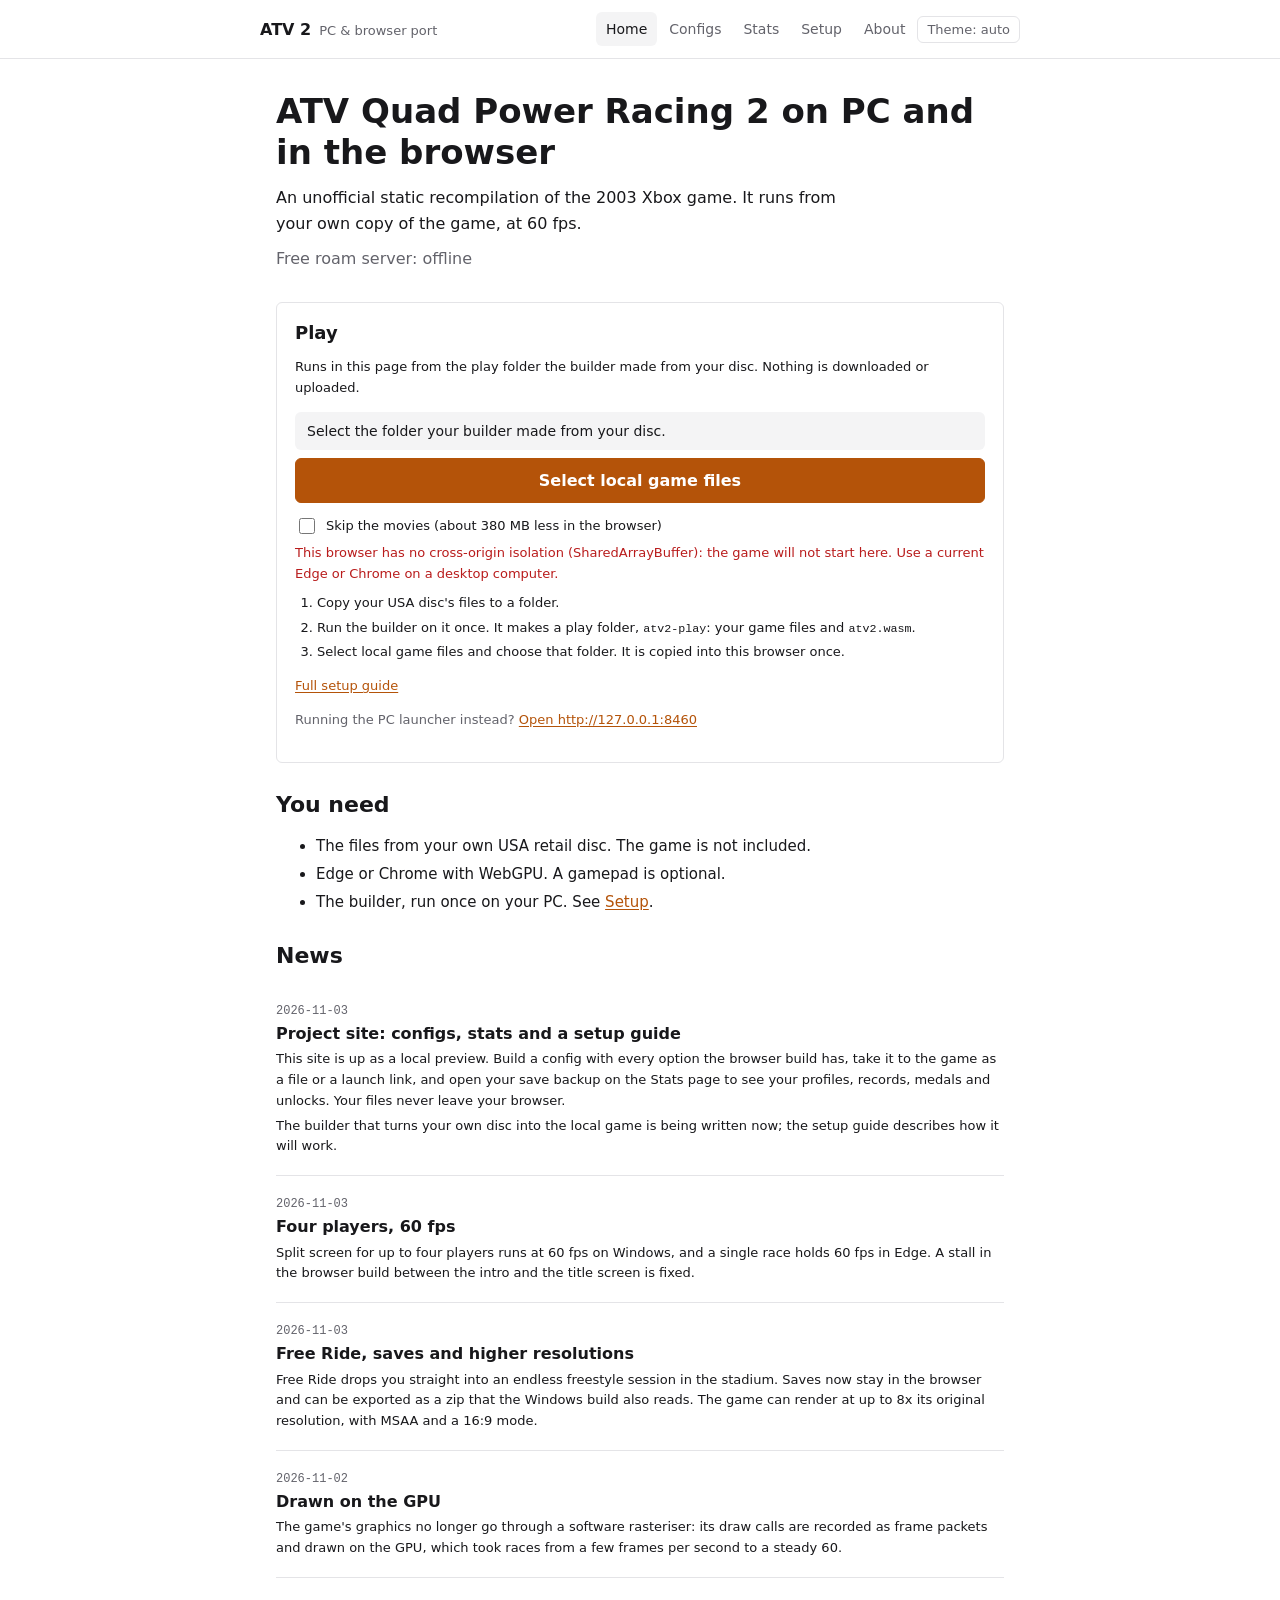
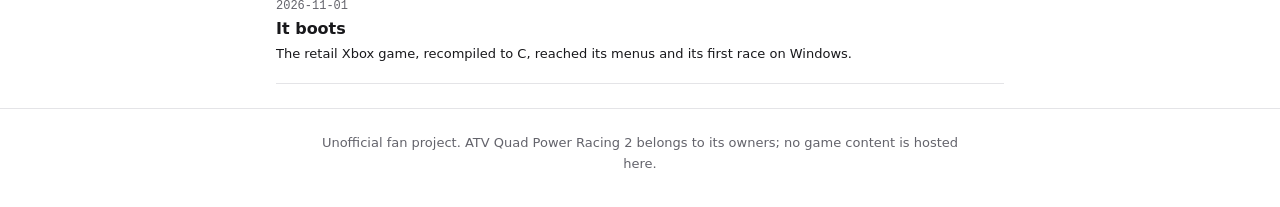
==== site/index.html @ 3d79abbb "Sync: atvrecomp 33327f0, builder 3004c71 (without sources/), site 738d483, delivery 7105fdb, deploy/" ====
<!doctype html>
<html lang="en">
<head>
<meta charset="utf-8">
<meta name="viewport" content="width=device-width, initial-scale=1">
<title>ATV 2 PC &amp; Browser Port</title>
<meta name="description" content="An unofficial static recompilation of ATV Quad Power Racing 2 for Windows and the browser. Bring your own legally owned disc.">
<link rel="stylesheet" href="css/site.css">
<script>try{var t=localStorage.getItem('atv2.site.theme');if(t==='light'||t==='dark')document.documentElement.setAttribute('data-theme',t)}catch(e){}</script>
</head>
<body>
<a class="skip" href="#main">Skip to content</a>
<header class="top">
  <a class="brand" href="index.html" aria-label="ATV 2 port: home">
    <span class="name"><b>ATV 2</b><small>PC &amp; browser port</small></span>
  </a>
  <nav class="nav" aria-label="Site">
    <a href="index.html" aria-current="page">Home</a><a href="configs.html">Configs</a><a href="stats.html">Stats</a><a href="setup.html">Setup</a><a href="about.html">About</a>
    <button id="theme-btn" class="theme-btn" type="button">Theme</button>
  </nav>
</header>
<main id="main">
  <section class="hero" aria-labelledby="hero-title">
    <h1 id="hero-title">ATV Quad Power Racing 2 on PC and in the browser</h1>
    <p>An unofficial static recompilation of the 2003 Xbox game. It runs from your own copy of the game, at 60 fps.</p>
    <p class="small muted" id="hub-status" aria-live="polite">Free roam server: checking…</p>
  </section>

  <div class="playbox" id="playbox" aria-label="Play"></div>

  <section aria-labelledby="need-title">
    <h2 id="need-title">You need</h2>
    <ul class="prose">
      <li>The files from your own USA retail disc. The game is not included.</li>
      <li>Edge or Chrome with WebGPU. A gamepad is optional.</li>
      <li>The builder, run once on your PC. See <a href="setup.html">Setup</a>.</li>
    </ul>
  </section>

  <section aria-labelledby="news-title">
    <h2 id="news-title">News</h2>
    <ol class="news" id="news" aria-live="polite"><li class="muted small">Loading the news…</li></ol>
  </section>
</main>
<footer class="site">
  <p>Unofficial fan project. ATV Quad Power Racing 2 belongs to its owners; no game content is hosted here.</p>
</footer>
<script type="module" src="js/home.js"></script>
</body>
</html>
---- site/css/site.css ----
/* ATV 2 port project site. Plain and quiet: neutral greys, one muted accent,
   system fonts, no images or decoration. Light and dark. */
:root {
  color-scheme: light dark;
  --radius: 6px;
  --font: system-ui, -apple-system, 'Segoe UI', Roboto, sans-serif;
  --display: var(--font);
  --mono: ui-monospace, Consolas, 'Cascadia Mono', monospace;
  /* light */
  --bg: #ffffff; --bg2: #ffffff; --panel: #ffffff; --panel2: #f4f4f5; --line: #e4e4e7;
  --text: #18181b; --muted: #63636b; --sand: #18181b; --orange: #b45309; --orange2: #b45309; --on-orange: #ffffff;
  --mud: #d4d4d8; --ok: #15803d; --warn: #a16207; --danger: #b91c1c; --link: #b45309;
  --hero-ink: #18181b; --hero-shadow: transparent; --shadow: none;
}
@media (prefers-color-scheme: dark) {
  :root:not([data-theme='light']) {
    --bg: #111113; --bg2: #111113; --panel: #18181b; --panel2: #232327; --line: #2e2e33;
    --text: #ececef; --muted: #9d9da6; --sand: #ececef; --orange: #f59e0b; --orange2: #f59e0b; --on-orange: #111113;
    --mud: #3f3f46; --ok: #4ade80; --warn: #fbbf24; --danger: #f87171; --link: #fbbf24;
    --hero-ink: #ececef; --hero-shadow: transparent; --shadow: none;
  }
}
:root[data-theme='dark'] {
  --bg: #111113; --bg2: #111113; --panel: #18181b; --panel2: #232327; --line: #2e2e33;
  --text: #ececef; --muted: #9d9da6; --sand: #ececef; --orange: #f59e0b; --orange2: #f59e0b; --on-orange: #111113;
  --mud: #3f3f46; --ok: #4ade80; --warn: #fbbf24; --danger: #f87171; --link: #fbbf24;
  --hero-ink: #ececef; --hero-shadow: transparent; --shadow: none;
}

*, *::before, *::after { box-sizing: border-box; }
html { -webkit-text-size-adjust: 100%; }
body {
  margin: 0; min-height: 100vh; display: flex; flex-direction: column; overflow-x: hidden;
  color: var(--text); font: 15px/1.6 var(--font); background: var(--bg);
}
a { color: var(--link); text-underline-offset: 2px; }
a:focus-visible, button:focus-visible, input:focus-visible, select:focus-visible, textarea:focus-visible, summary:focus-visible {
  outline: 2px solid var(--orange); outline-offset: 2px; }
code, kbd, pre { font-family: var(--mono); }
code { font-size: 0.9em; overflow-wrap: anywhere; }
.small { font-size: 13px; }
.muted { color: var(--muted); }
.sr-only { position: absolute; width: 1px; height: 1px; padding: 0; margin: -1px; overflow: hidden; clip: rect(0 0 0 0); white-space: nowrap; border: 0; }
.skip { position: absolute; left: 8px; top: -60px; z-index: 10; background: var(--text); color: var(--bg); padding: 8px 12px; border-radius: var(--radius); }
.skip:focus { top: 8px; }

/* ---- header ---------------------------------------------------------------- */
.top { display: flex; align-items: center; gap: 8px 16px; flex-wrap: wrap; padding: 12px max(16px, calc((100% - 760px) / 2));
  border-bottom: 1px solid var(--line); background: var(--bg); }
.brand { display: flex; align-items: center; gap: 10px; text-decoration: none; color: var(--text); min-width: 0; }
.brand .logo { display: none; }
.brand .name { display: flex; align-items: baseline; gap: 8px; line-height: 1.2; min-width: 0; }
.brand b { font-weight: 650; font-size: 16px; }
.brand small { font-size: 13px; color: var(--muted); }
.nav { display: flex; gap: 2px; margin-left: auto; flex-wrap: wrap; align-items: center; }
.nav a { white-space: nowrap; padding: 6px 10px; border-radius: var(--radius); color: var(--muted); text-decoration: none; font-size: 14px; }
.nav a:hover { color: var(--text); background: var(--panel2); }
.nav a[aria-current='page'] { color: var(--text); background: var(--panel2); }
.theme-btn { border: 1px solid var(--line); background: transparent; color: var(--muted); border-radius: var(--radius); padding: 5px 9px; cursor: pointer; font: 13px var(--font); }
.theme-btn:hover { color: var(--text); background: var(--panel2); }

main { width: 100%; max-width: 760px; margin: 0 auto; padding: 24px 16px; flex: 1 0 auto; }
footer.site { text-align: center; padding: 20px 16px 28px; color: var(--muted); font-size: 13px; border-top: 1px solid var(--line); }
footer.site p { margin: 4px auto; max-width: 80ch; }

h1, h2, h3 { font-family: var(--font); color: var(--text); }
h2 { font-weight: 650; font-size: 22px; line-height: 1.3; margin: 28px 0 12px; }
h3 { font-weight: 600; font-size: 15px; line-height: 1.4; margin: 0 0 6px; }
.lead { color: var(--muted); max-width: 70ch; }

/* ---- hero and play ----------------------------------------------------------- */
.hero { padding: 8px 0 4px; }
.hero h1 { font-weight: 700; font-size: clamp(26px, 4vw, 34px); line-height: 1.2; margin: 0 0 12px; color: var(--hero-ink); }
.hero p { font-size: 16px; max-width: 56ch; margin: 0 0 10px; }
.playbox { background: var(--panel); border: 1px solid var(--line); border-radius: var(--radius); padding: 18px; margin: 16px 0 8px; }
.playbox h2 { margin: 0 0 6px; font-size: 18px; }
.play-btn { display: block; width: 100%; text-align: center; padding: 12px 16px; border: 1px solid var(--orange); border-radius: var(--radius); cursor: pointer;
  font: 600 16px var(--font); color: var(--on-orange); text-decoration: none; background: var(--orange); margin: 8px 0 12px; }
.play-btn:hover { filter: brightness(1.08); }
.play-state { padding: 8px 12px; border-radius: var(--radius); background: var(--panel2); font-size: 14px; margin: 8px 0; }
.play-state[data-state='found'], .play-state[data-state='ready'] { color: var(--ok); }
.play-state[data-state='error'], .play-msg.err { color: var(--danger); }
.play-bar { display: block; width: 100%; margin: 6px 0; }
.play-bar[hidden] { display: none; }
.play-msg { margin: 6px 0; overflow-wrap: anywhere; }
.play-action label { display: flex; align-items: center; gap: 8px; margin: 4px 0; }
.steps { padding-left: 22px; margin: 8px 0; }
.steps li { margin: 4px 0; }

/* ---- cards and blocks --------------------------------------------------------------- */
.cards { display: grid; grid-template-columns: repeat(auto-fit, minmax(min(260px, 100%), 1fr)); gap: 12px; margin: 24px 0; }
.card { background: var(--panel); border: 1px solid var(--line); border-radius: var(--radius); padding: 16px 18px; min-width: 0; }
.card.wide { grid-column: 1 / -1; }
.card p { margin: 6px 0; }
.notice { padding: 10px 14px; border-radius: var(--radius); background: var(--panel2); margin: 8px 0 14px; font-size: 14px; }
.notice.warn { color: var(--warn); }
.notice.ok { color: var(--ok); }
.shot-slot { aspect-ratio: 4 / 3; border: 1px dashed var(--line); border-radius: var(--radius); display: flex; align-items: center; justify-content: center;
  text-align: center; padding: 12px; color: var(--muted); font-size: 13px; }
.shots { display: grid; grid-template-columns: repeat(auto-fit, minmax(min(220px, 100%), 1fr)); gap: 12px; margin: 12px 0; }

.news { list-style: none; padding: 0; margin: 0; display: grid; gap: 0; }
.news article { padding: 14px 0; border-bottom: 1px solid var(--line); }
.news h3 { margin: 2px 0 4px; font-size: 16px; }
.news time, .changelog time { font: 12px var(--mono); color: var(--muted); }
.news p { margin: 4px 0; }

.changelog { list-style: none; padding: 0; margin: 0; }
.changelog > li { padding: 8px 0; border-bottom: 1px solid var(--line); }
.changelog time { margin-right: 10px; }
.changelog ul { margin: 4px 0 0; padding-left: 18px; font-size: 14px; }

/* ---- buttons and forms -------------------------------------------------------------- */
.btn { display: inline-flex; align-items: center; gap: 6px; padding: 7px 13px; border-radius: var(--radius); cursor: pointer; text-decoration: none;
  font: 500 14px var(--font); color: var(--on-orange); background: var(--orange); border: 1px solid var(--orange); }
.btn:hover:not(:disabled) { filter: brightness(1.08); }
.btn:disabled { opacity: 0.45; cursor: default; }
.btn.ghost { background: transparent; color: var(--text); border-color: var(--line); }
.btn.ghost:hover:not(:disabled) { background: var(--panel2); filter: none; }
.btn.danger { background: transparent; color: var(--danger); border-color: var(--line); }
.btn.small { padding: 3px 9px; font-size: 12px; background: transparent; color: var(--text); border-color: var(--line); }
.btn.small:hover:not(:disabled) { background: var(--panel2); filter: none; }
.btn.listening { background: var(--panel2); border-color: var(--orange); color: var(--text); }
.row { display: flex; gap: 8px; flex-wrap: wrap; align-items: center; margin: 10px 0; }

.set-grid { display: grid; grid-template-columns: repeat(auto-fit, minmax(min(300px, 100%), 1fr)); gap: 12px; align-items: start; }
fieldset.sec { border: 1px solid var(--line); border-radius: var(--radius); background: var(--panel); padding: 10px 16px 14px; margin: 0; min-width: 0; }
fieldset.sec legend { font-weight: 600; font-size: 14px; padding: 0 6px; }
.field { display: grid; gap: 5px; padding: 8px 0; border-bottom: 1px solid var(--line); }
.field:last-child { border-bottom: 0; }
.field > label { font-weight: 500; }
.field.check > label { display: flex; align-items: center; gap: 8px; cursor: pointer; }
.field .help { font-size: 12px; color: var(--muted); }
.field .badge { font-size: 11px; color: var(--muted); border: 1px solid var(--line); border-radius: 10px; padding: 0 6px; margin-left: 6px; font-weight: 400; }
select, input[type=text], input[type=url], textarea {
  width: 100%; max-width: 100%; padding: 7px 9px; border-radius: var(--radius); border: 1px solid var(--line); background: var(--bg); color: var(--text); font: 14px var(--font); }
input[type=checkbox] { width: 16px; height: 16px; accent-color: var(--orange); flex: none; }
input[type=range] { accent-color: var(--orange); flex: 1; min-width: 0; }
.range { display: flex; align-items: center; gap: 8px; }
.range output { min-width: 3ch; text-align: right; font-variant-numeric: tabular-nums; }
textarea.code { font: 12.5px/1.5 var(--mono); min-height: 280px; resize: vertical; white-space: pre; overflow: auto; tab-size: 2; }
textarea.code[aria-invalid='true'] { border-color: var(--danger); }
.msg { min-height: 1.4em; font-size: 14px; margin-top: 6px; }
.msg.ok { color: var(--ok); }
.msg.warn { color: var(--warn); }
.msg.err { color: var(--danger); }
ul.problems { margin: 6px 0; padding-left: 20px; font-size: 13px; }
ul.problems li.err { color: var(--danger); }
ul.problems li.warn { color: var(--warn); }
.linkbox { display: block; padding: 8px 10px; border-radius: var(--radius); border: 1px solid var(--line); background: var(--panel2); font: 12.5px/1.45 var(--mono);
  overflow-wrap: anywhere; word-break: break-all; color: var(--text); }
.tabs { display: flex; gap: 4px; margin: 4px 0 8px; flex-wrap: wrap; }
.tab { padding: 5px 12px; border-radius: var(--radius); border: 1px solid var(--line); background: transparent; color: var(--muted); cursor: pointer; font: 13px var(--font); }
.tab[aria-selected='true'] { background: var(--panel2); color: var(--text); }

/* ---- tables ----------------------------------------------------------------------- */
.table-wrap { width: 100%; overflow-x: auto; -webkit-overflow-scrolling: touch; }
table.list { width: 100%; border-collapse: collapse; font-size: 13.5px; }
table.list caption { text-align: left; font-weight: 600; padding: 4px 0 6px; }
table.list th { text-align: left; color: var(--muted); font-weight: 500; padding: 5px 6px; border-bottom: 1px solid var(--line); white-space: nowrap; }
table.list td { padding: 5px 6px; border-bottom: 1px solid var(--line); vertical-align: middle; }
table.list tr.changed td:first-child::after { content: ' \2022'; color: var(--orange); }
td.num, th.num { text-align: right; font-variant-numeric: tabular-nums; }
td.acts { white-space: nowrap; text-align: right; }
td.acts .btn { margin-left: 4px; }
kbd { display: inline-block; min-width: 1.4em; padding: 0 5px; margin: 1px 3px 1px 0; text-align: center; border-radius: 4px;
  background: var(--panel2); border: 1px solid var(--line); color: var(--text); font-size: 12px; }

/* ---- stats -------------------------------------------------------------------------- */
.drop { border: 1px dashed var(--muted); border-radius: var(--radius); background: var(--panel); padding: 16px; }
.drop.over { background: var(--panel2); }
dl.facts { display: grid; grid-template-columns: max-content minmax(0, 1fr); gap: 4px 14px; margin: 6px 0 10px; font-size: 14px; }
dl.facts dt { color: var(--muted); }
dl.facts dd { margin: 0; overflow-wrap: anywhere; }
.tag { display: inline-block; font-size: 11px; padding: 0 7px; border-radius: 10px; border: 1px solid var(--line); color: var(--muted); vertical-align: middle; white-space: nowrap; }
.tag.unconfirmed { color: var(--warn); }
.tag.unknown { border-style: dashed; }
.meter { height: 6px; border-radius: 3px; background: var(--panel2); overflow: hidden; }
.meter > span { display: block; height: 100%; background: var(--orange); }
.medals { display: flex; flex-wrap: wrap; gap: 6px; list-style: none; padding: 0; margin: 6px 0; }
.medals li { font-size: 12px; padding: 1px 8px; border-radius: 10px; border: 1px solid var(--line); }
.medals li.has { font-weight: 600; border-color: var(--muted); }
.chips { display: flex; flex-wrap: wrap; gap: 4px; list-style: none; padding: 0; margin: 4px 0; }
.chips li { font-size: 12px; padding: 0 7px; border-radius: 10px; border: 1px solid var(--line); color: var(--muted); }
.chips li.on { color: var(--text); border-color: var(--muted); }
pre.tree { font-size: 12px; line-height: 1.45; max-height: 420px; overflow: auto; background: var(--panel2); border: 1px solid var(--line); border-radius: var(--radius); padding: 8px; }
details > summary { cursor: pointer; font-weight: 500; }
.prose { max-width: 70ch; }
.prose li { margin: 4px 0; }

/* ---- phone width --------------------------------------------------------------------- */
@media (max-width: 720px) {

  .top { padding: 10px 16px; }
  .nav { margin-left: 0; width: 100%; }
  .nav a { padding: 5px 8px; font-size: 13px; }
  main { padding: 16px; }
  dl.facts { grid-template-columns: 1fr; }
  dl.facts dt { margin-top: 6px; }
  h2 { font-size: 20px; }
  td.acts .btn.ghost.opt { display: none; }
  td.acts { white-space: normal; }
  td.acts .btn { margin: 2px 0 2px 4px; }
  table.list th, table.list td { padding: 5px 4px; }
}
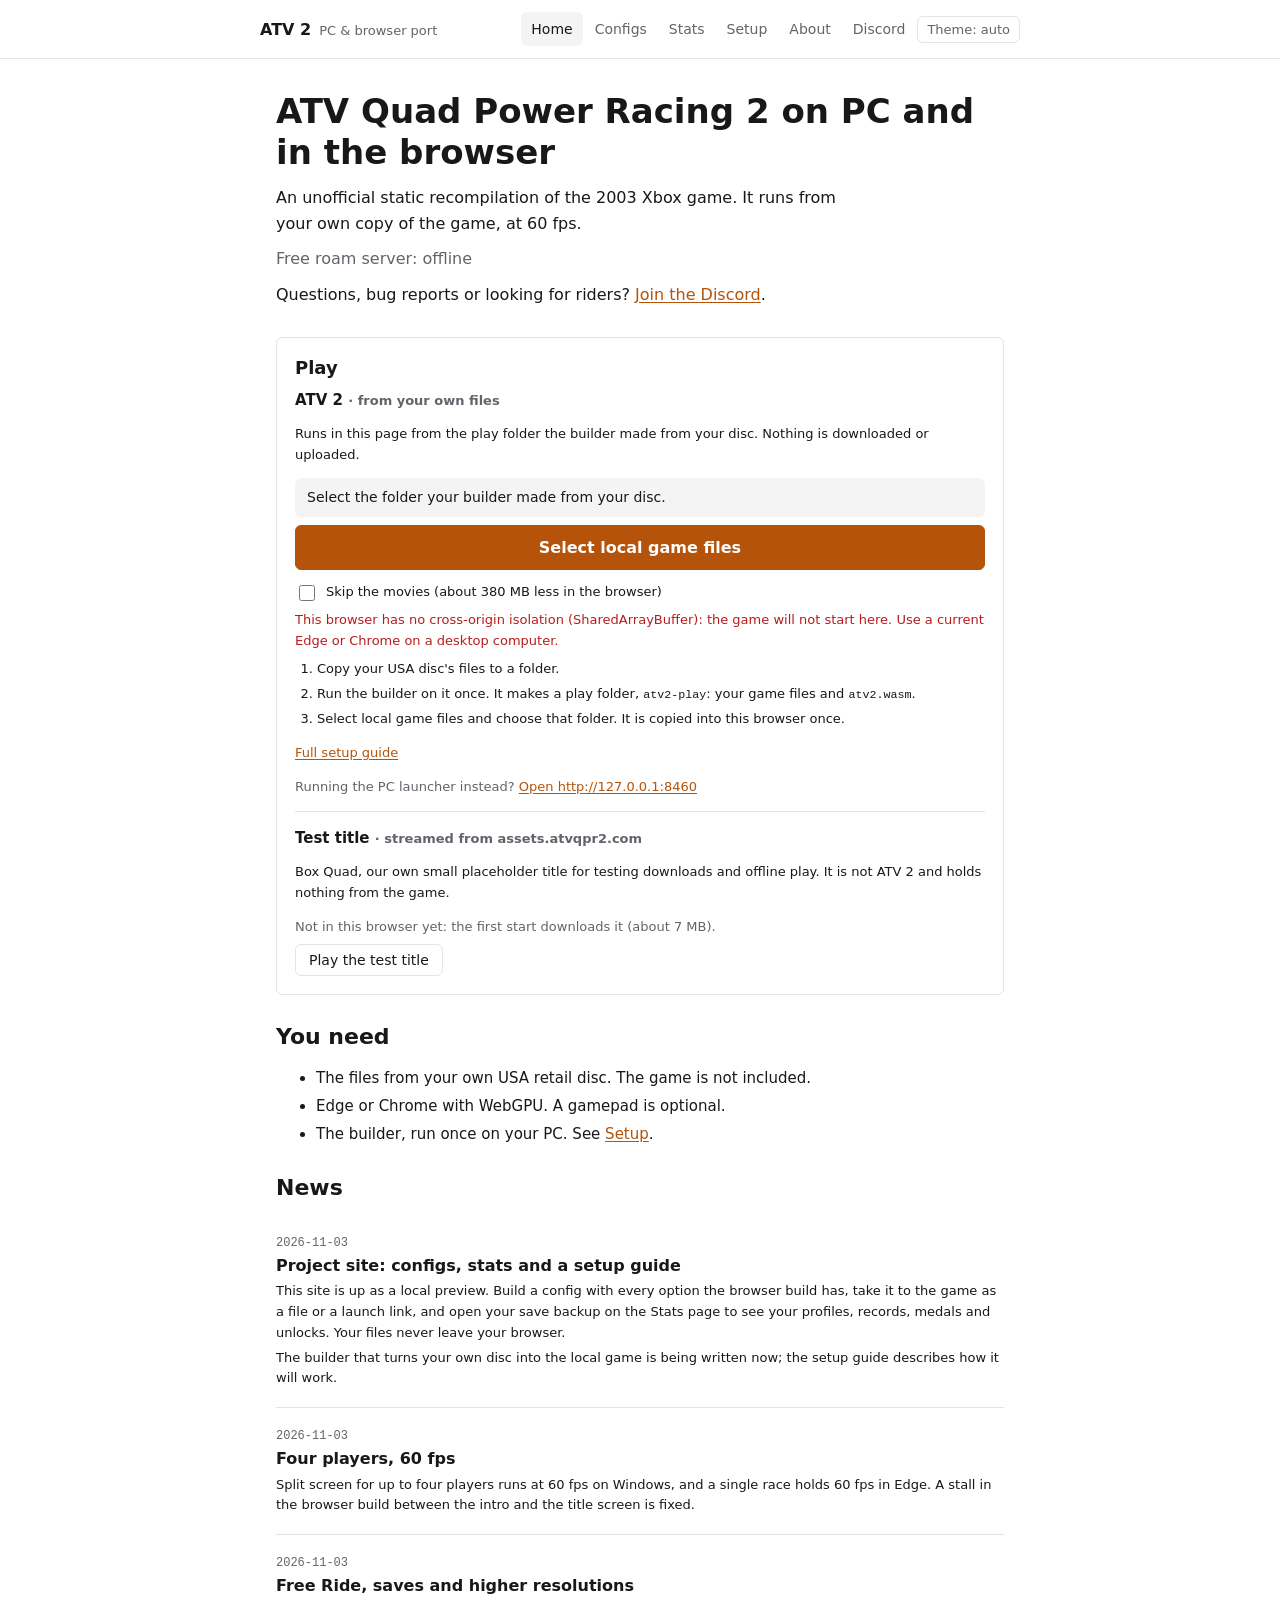
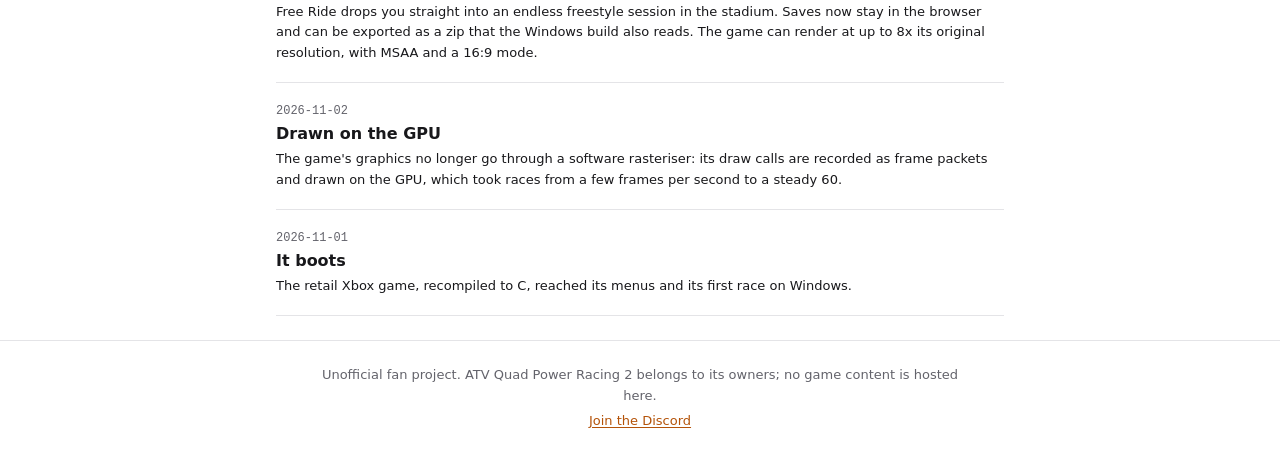
==== commit ffb12603: "Sync: atvrecomp 32471b1, builder 3004c71 (without sources/), site 189cbeb, delivery 4d9e3bb, deploy/" ====
--- a/site/index.html
+++ b/site/index.html
@@ -15,7 +15,7 @@
     <span class="name"><b>ATV 2</b><small>PC &amp; browser port</small></span>
   </a>
   <nav class="nav" aria-label="Site">
-    <a href="index.html" aria-current="page">Home</a><a href="configs.html">Configs</a><a href="stats.html">Stats</a><a href="setup.html">Setup</a><a href="about.html">About</a>
+    <a href="index.html" aria-current="page">Home</a><a href="configs.html">Configs</a><a href="stats.html">Stats</a><a href="setup.html">Setup</a><a href="about.html">About</a><a href="https://discord.gg/hw5rVfk4gS" rel="noopener">Discord</a>
     <button id="theme-btn" class="theme-btn" type="button">Theme</button>
   </nav>
 </header>
@@ -24,6 +24,7 @@
     <h1 id="hero-title">ATV Quad Power Racing 2 on PC and in the browser</h1>
     <p>An unofficial static recompilation of the 2003 Xbox game. It runs from your own copy of the game, at 60 fps.</p>
     <p class="small muted" id="hub-status" aria-live="polite">Free roam server: checking…</p>
+    <p class="small">Questions, bug reports or looking for riders? <a href="https://discord.gg/hw5rVfk4gS" rel="noopener">Join the Discord</a>.</p>
   </section>
 
   <div class="playbox" id="playbox" aria-label="Play"></div>
@@ -44,6 +45,7 @@
 </main>
 <footer class="site">
   <p>Unofficial fan project. ATV Quad Power Racing 2 belongs to its owners; no game content is hosted here.</p>
+  <p><a href="https://discord.gg/hw5rVfk4gS" rel="noopener">Join the Discord</a></p>
 </footer>
 <script type="module" src="js/home.js"></script>
 </body>
--- a/site/css/site.css
+++ b/site/css/site.css
@@ -85,6 +85,12 @@
 .play-msg { margin: 6px 0; overflow-wrap: anywhere; }
 .play-action label { display: flex; align-items: center; gap: 8px; margin: 4px 0; }
 .steps { padding-left: 22px; margin: 8px 0; }
+.play-src { margin: 10px 0 4px; }
+.play-test { border-top: 1px solid var(--line); margin-top: 14px; padding-top: 6px; }
+.play-test .row { margin: 6px 0 0; }
+.tt canvas { display: block; width: 100%; height: auto; border: 1px solid var(--line); border-radius: var(--radius); background: var(--panel2); margin: 12px 0 6px; }
+.tt pre { white-space: pre-wrap; margin: 0; }
+.tt-files { margin: 6px 0; padding-left: 20px; }
 .steps li { margin: 4px 0; }
 
 /* ---- cards and blocks --------------------------------------------------------------- */
